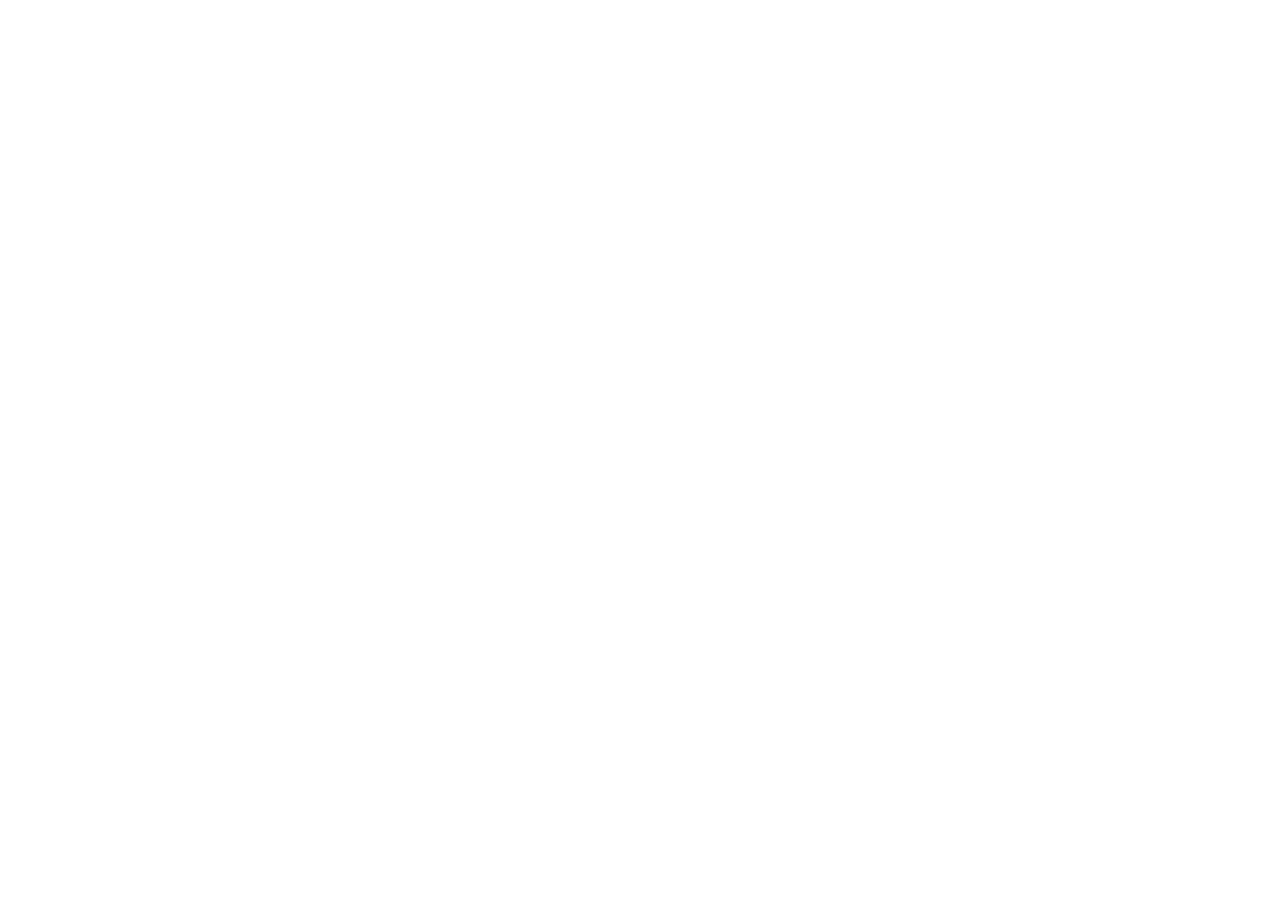
==== index.html @ 484038de "teste aAaA" ====
<!DOCTYPE html>
<html lang="pt_BR">
<head>
    <meta charset="UTF-8">
    <meta name="viewport" content="width=device-width, initial-scale=1.0">
    <title>Happy</title>
    <!--icone do titulo-->
    <link rel="icon" href="./public/images/logo-icon.png">

</head>
<body>
    
</body>
</html>
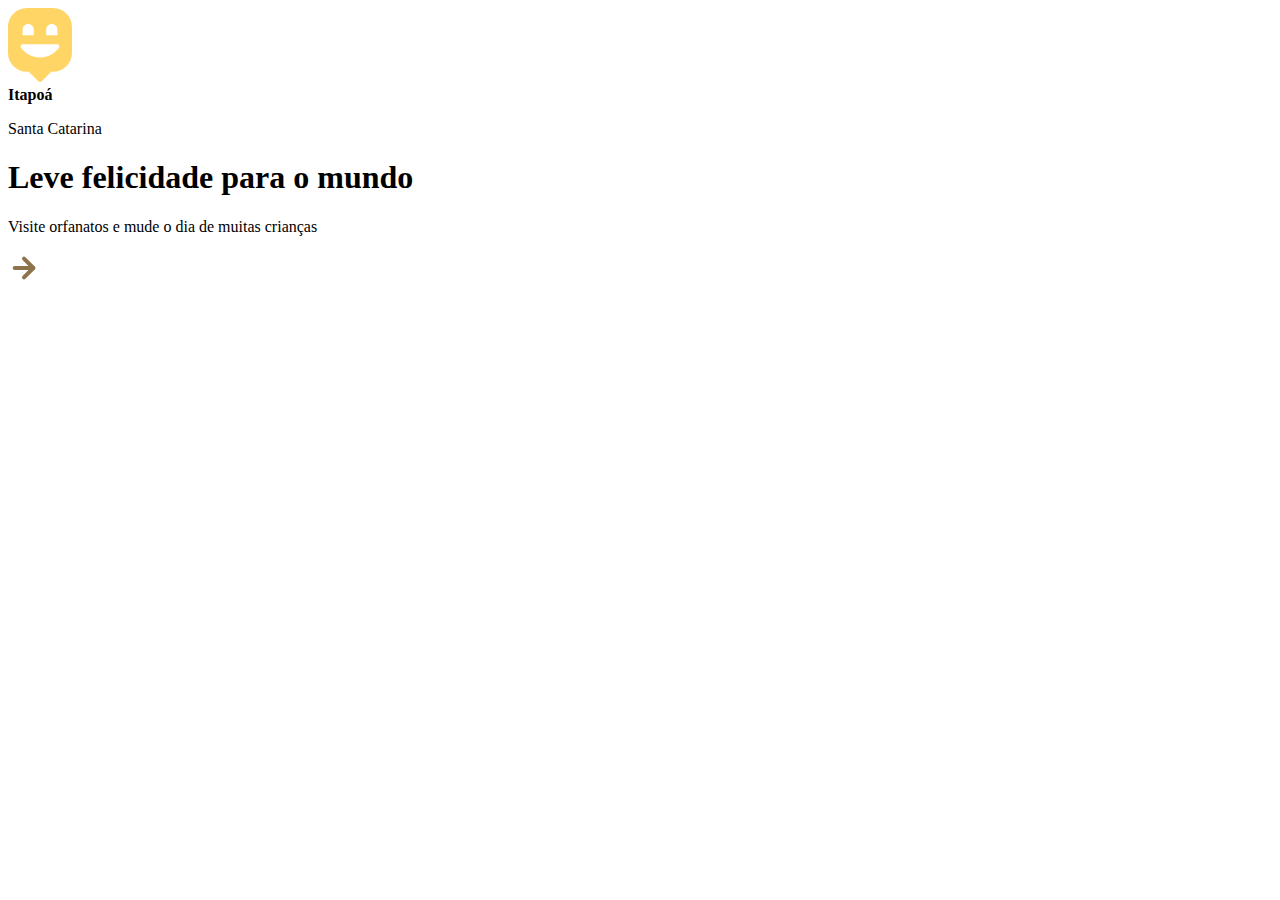
==== commit 301a5772: "atualização, nao fiz quase nada" ====
--- a/index.html
+++ b/index.html
@@ -1,5 +1,8 @@
 <!DOCTYPE html>
 <html lang="pt_BR">
+<link rel="stylesheet" href="main.css">
+
+
 <head>
     <meta charset="UTF-8">
     <meta name="viewport" content="width=device-width, initial-scale=1.0">
@@ -8,7 +11,28 @@
     <link rel="icon" href="./public/images/logo-icon.png">
 
 </head>
+
 <body>
-    
+    <header>
+        <img src="./public/images/logo.svg" alt="Logomarca Happy">
+
+        <div>
+            <strong>Itapoá</strong>
+            <p>Santa Catarina</p>
+        </div>
+    </header>
 </body>
+<main>
+    <h1>Leve felicidade para o mundo</h1>
+
+    <section>
+        <p>Visite orfanatos e mude o dia de muitas crianças</p>
+
+        <a href="#" title="Visite orfanatos">
+            <img src="./public/images/arrow.svg" alt="Ir para o mapa">
+        </a>
+    </section>
+</main>
+
+
 </html>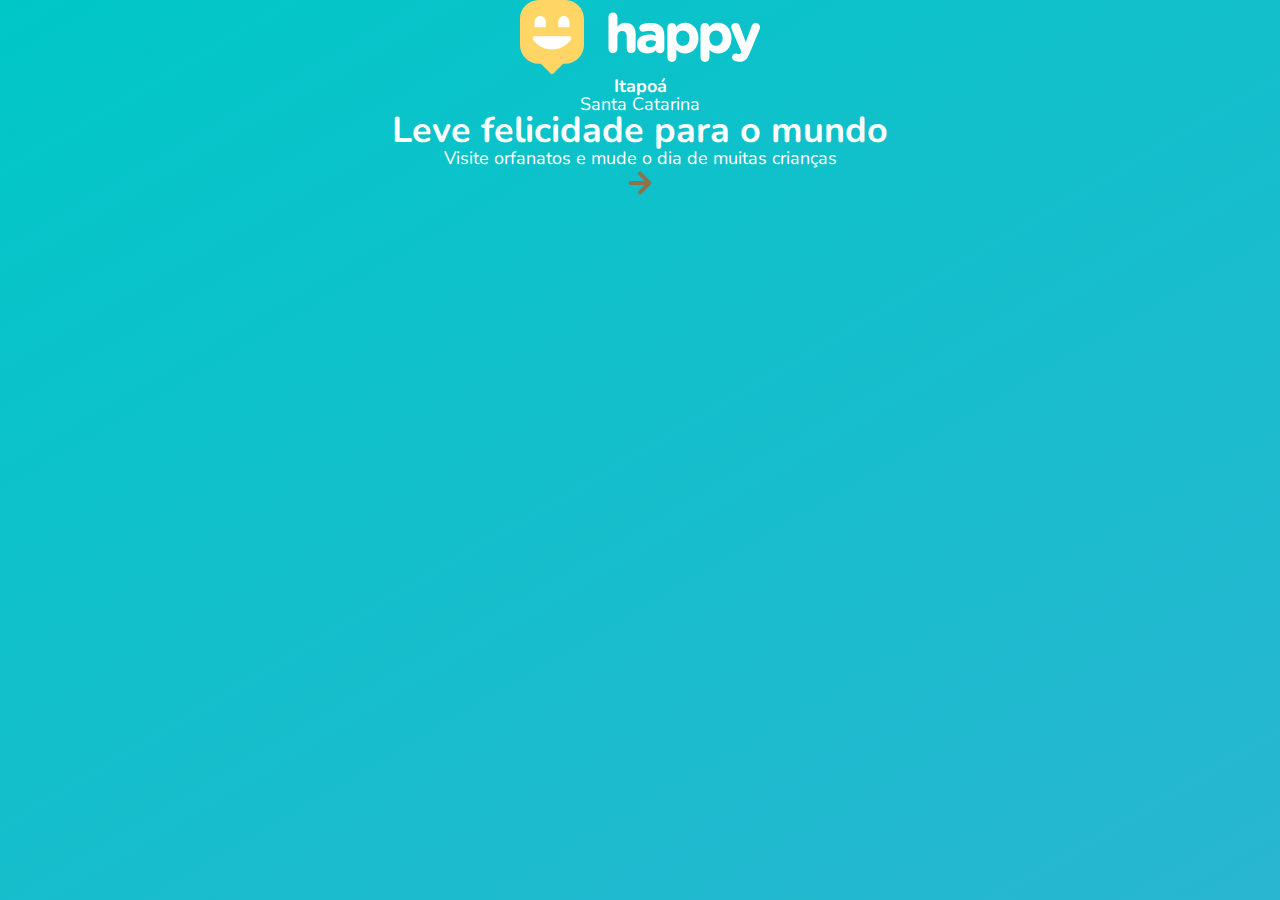
==== commit 6edcaa77: "css" ====
--- a/index.html
+++ b/index.html
@@ -1,38 +1,47 @@
 <!DOCTYPE html>
 <html lang="pt_BR">
-<link rel="stylesheet" href="main.css">
 
 
 <head>
     <meta charset="UTF-8">
     <meta name="viewport" content="width=device-width, initial-scale=1.0">
     <title>Happy</title>
-    <!--icone do titulo-->
+
     <link rel="icon" href="./public/images/logo-icon.png">
+    <link rel="stylesheet" href="./public/css/main.css">
+    <link href="https://fonts.googleapis.com/css2?family=Nunito:ital,wght@0,400;0,600;1,800&display=swap" rel="stylesheet">
 
 </head>
+<body>
+    <div id="page-landing">
+        <div id="container">
+            <header>
+                <img src="./public/images/logo.svg" alt="Logomarca Happy">
+        
+                <div>
+                    <strong>Itapoá</strong>
+                    <p>Santa Catarina</p>
+                </div>
+            </header> 
+            <main>
+                <h1>Leve felicidade para o mundo</h1>
 
-<body>
-    <header>
-        <img src="./public/images/logo.svg" alt="Logomarca Happy">
+                <section>
+                    <p>Visite orfanatos e mude o dia de muitas crianças</p>
 
-        <div>
-            <strong>Itapoá</strong>
-            <p>Santa Catarina</p>
+                    <a href="#" title="Visite orfanatos">
+                        <img src="./public/images/arrow.svg" alt="Ir para o mapa">
+                    </a>
+                </section>
+            </main>
+
         </div>
-    </header>
+    </div>
+
+    
 </body>
-<main>
-    <h1>Leve felicidade para o mundo</h1>
-
-    <section>
-        <p>Visite orfanatos e mude o dia de muitas crianças</p>
-
-        <a href="#" title="Visite orfanatos">
-            <img src="./public/images/arrow.svg" alt="Ir para o mapa">
-        </a>
-    </section>
-</main>
 
 
-</html>+
+</html>
+
--- a/public/css/main.css
+++ b/public/css/main.css
@@ -0,0 +1,25 @@
+* {
+    margin: 0;
+    padding: 0;
+
+}
+
+
+body{
+    height: 100vh;
+    color: white;
+}
+
+:root {
+    font-size: 62.5%;
+}
+
+body, input, button, textarea {
+    font: 400 1.8rem/1 'Nunito', sans-serif;
+}
+
+#page-landing {
+    background: linear-gradient(329.54deg, #29b6d1 0%, #00c7c7 100%);
+    text-align: center;
+    min-height: 100vh;
+}
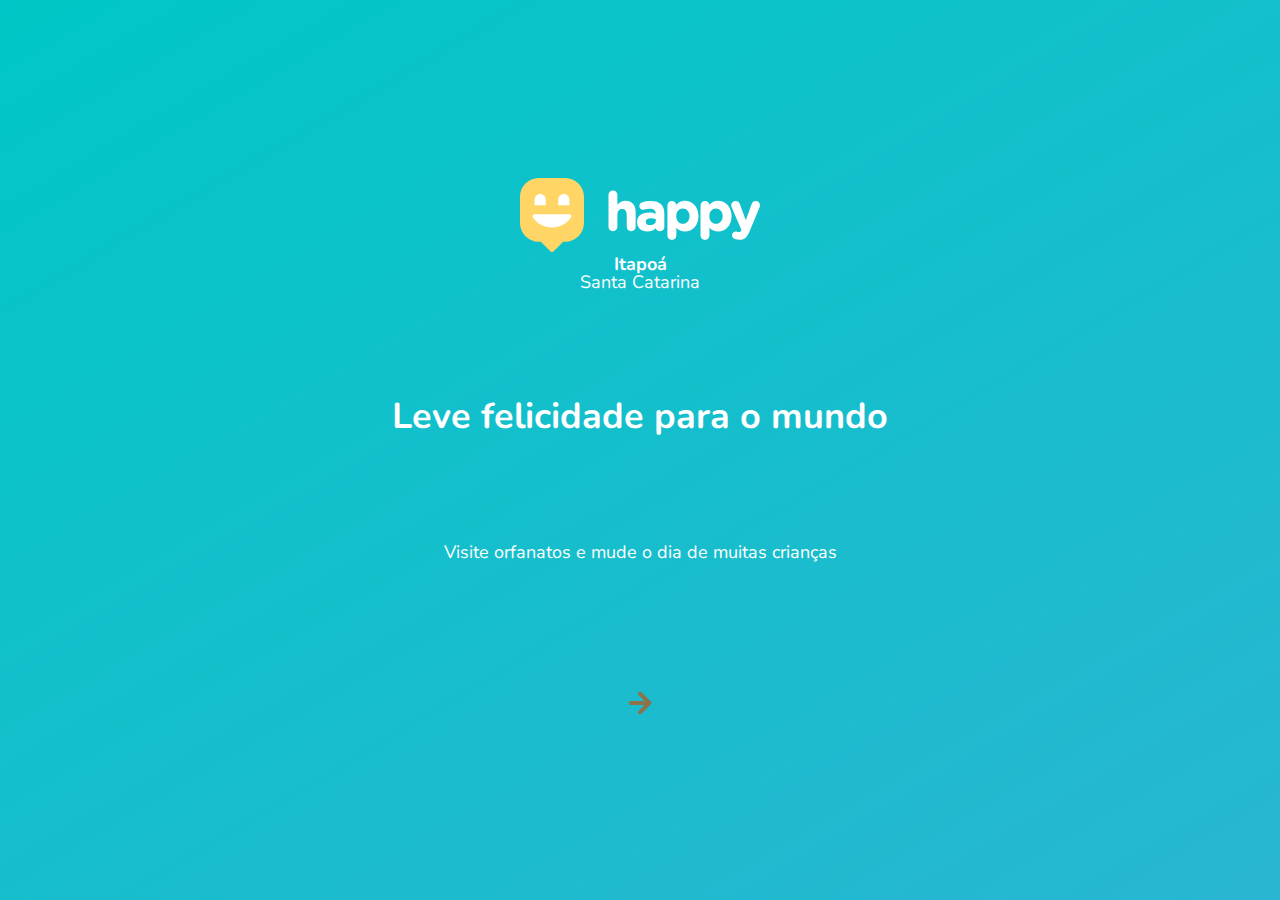
==== commit 10c36314: "css mobile" ====
--- a/index.html
+++ b/index.html
@@ -18,15 +18,16 @@
             <header>
                 <img src="./public/images/logo.svg" alt="Logomarca Happy">
         
-                <div>
+                <div class="location">
                     <strong>Itapoá</strong>
                     <p>Santa Catarina</p>
                 </div>
+
             </header> 
             <main>
                 <h1>Leve felicidade para o mundo</h1>
 
-                <section>
+                <section class="visit">
                     <p>Visite orfanatos e mude o dia de muitas crianças</p>
 
                     <a href="#" title="Visite orfanatos">
--- a/public/css/main.css
+++ b/public/css/main.css
@@ -22,4 +22,27 @@
     background: linear-gradient(329.54deg, #29b6d1 0%, #00c7c7 100%);
     text-align: center;
     min-height: 100vh;
+    display: flex;
+    align-items: center;
 }
+
+#container {
+    margin: auto;
+}
+
+.location, h1, .visit p {
+    height: 16vh;
+}
+
+visit a {
+    width: 8rem;
+    height: 8rem;
+    background: #ffd666;
+    
+    border: none;
+    border-radius: 3rem;
+
+    display: flex;
+    align-items: center;
+    justify-content: center;
+}
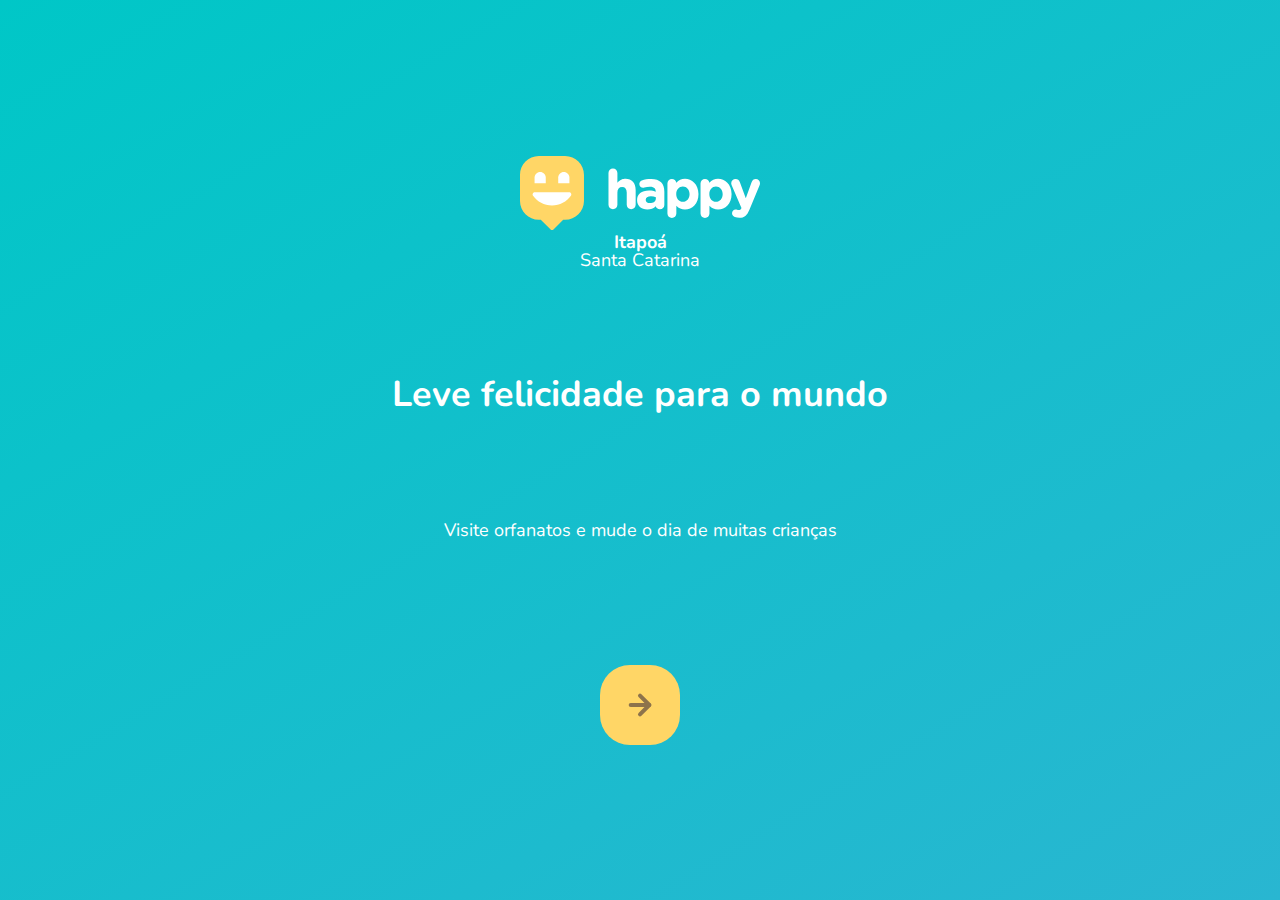
==== commit 3001ddd2: "atualizaçao" ====
--- a/index.html
+++ b/index.html
@@ -9,6 +9,8 @@
 
     <link rel="icon" href="./public/images/logo-icon.png">
     <link rel="stylesheet" href="./public/css/main.css">
+    <link rel="stylesheet" href="./public/css/animations.css">
+    <link rel="stylesheet" href="./public/css/page-landing.css">
     <link href="https://fonts.googleapis.com/css2?family=Nunito:ital,wght@0,400;0,600;1,800&display=swap" rel="stylesheet">
 
 </head>
@@ -16,21 +18,25 @@
     <div id="page-landing">
         <div id="container">
             <header>
-                <img src="./public/images/logo.svg" alt="Logomarca Happy">
+                <img
+                class="animate-up"
+                id="logo"
+                src="./public/images/logo.svg"
+                alt="Logomarca Happy">
         
-                <div class="location">
+                <div class="location animate-up">
                     <strong>Itapoá</strong>
                     <p>Santa Catarina</p>
                 </div>
 
             </header> 
             <main>
-                <h1>Leve felicidade para o mundo</h1>
+                <h1 class="animate-up">Leve felicidade para o mundo</h1>
 
                 <section class="visit">
-                    <p>Visite orfanatos e mude o dia de muitas crianças</p>
+                    <p class="animate-up">Visite orfanatos e mude o dia de muitas crianças</p>
 
-                    <a href="#" title="Visite orfanatos">
+                    <a href="#" title="Visite orfanatos" class="animate-up">
                         <img src="./public/images/arrow.svg" alt="Ir para o mapa">
                     </a>
                 </section>
--- a/public/css/main.css
+++ b/public/css/main.css
@@ -3,7 +3,6 @@
     padding: 0;
 
 }
-
 
 body{
     height: 100vh;
@@ -18,31 +17,4 @@
     font: 400 1.8rem/1 'Nunito', sans-serif;
 }
 
-#page-landing {
-    background: linear-gradient(329.54deg, #29b6d1 0%, #00c7c7 100%);
-    text-align: center;
-    min-height: 100vh;
-    display: flex;
-    align-items: center;
-}
 
-#container {
-    margin: auto;
-}
-
-.location, h1, .visit p {
-    height: 16vh;
-}
-
-visit a {
-    width: 8rem;
-    height: 8rem;
-    background: #ffd666;
-    
-    border: none;
-    border-radius: 3rem;
-
-    display: flex;
-    align-items: center;
-    justify-content: center;
-}
--- a/public/css/animations.css
+++ b/public/css/animations.css
@@ -0,0 +1,16 @@
+@keyframes up {
+    from {
+        opacity: 0;
+        transform: translateY(16px);
+    }
+    to {
+        opacity: 1;
+        transform: translateY(0);
+    }
+}
+
+.animate-up {
+    animation-name: up;
+    animation-duration: 300ms;
+    animation-fill-mode: backwards;
+} 
--- a/public/css/page-landing.css
+++ b/public/css/page-landing.css
@@ -0,0 +1,57 @@
+#page-landing {
+    background: linear-gradient(329.54deg, #29b6d1 0%, #00c7c7 100%);
+    text-align: center;
+    min-height: 100vh;
+
+    display: flex;
+}
+
+#container {
+    margin: auto;
+    width: 90%;
+}
+
+.location, h1, .visit p {
+    height: 16vh;
+}
+
+.visit a {
+    width: 8rem;
+    height: 8rem;
+    background: #ffd666;
+
+    border: none;
+    border-radius: 3rem;
+
+    display: flex;
+    align-items: center;
+    justify-content: center;
+
+    margin: auto;
+    transition: background 200ms;
+}
+
+.visit a:hover {
+    background-color: #96feff;
+}
+
+#logo {
+    animation-delay: 50ms;
+}
+
+.location {
+    animation-delay: 100ms;
+}
+
+main h1 {
+    animation-delay: 150ms;
+}
+
+.visit p {
+    animation-delay: 200ms;
+}
+
+.visit a {
+    animation-delay: 250ms;
+}
+
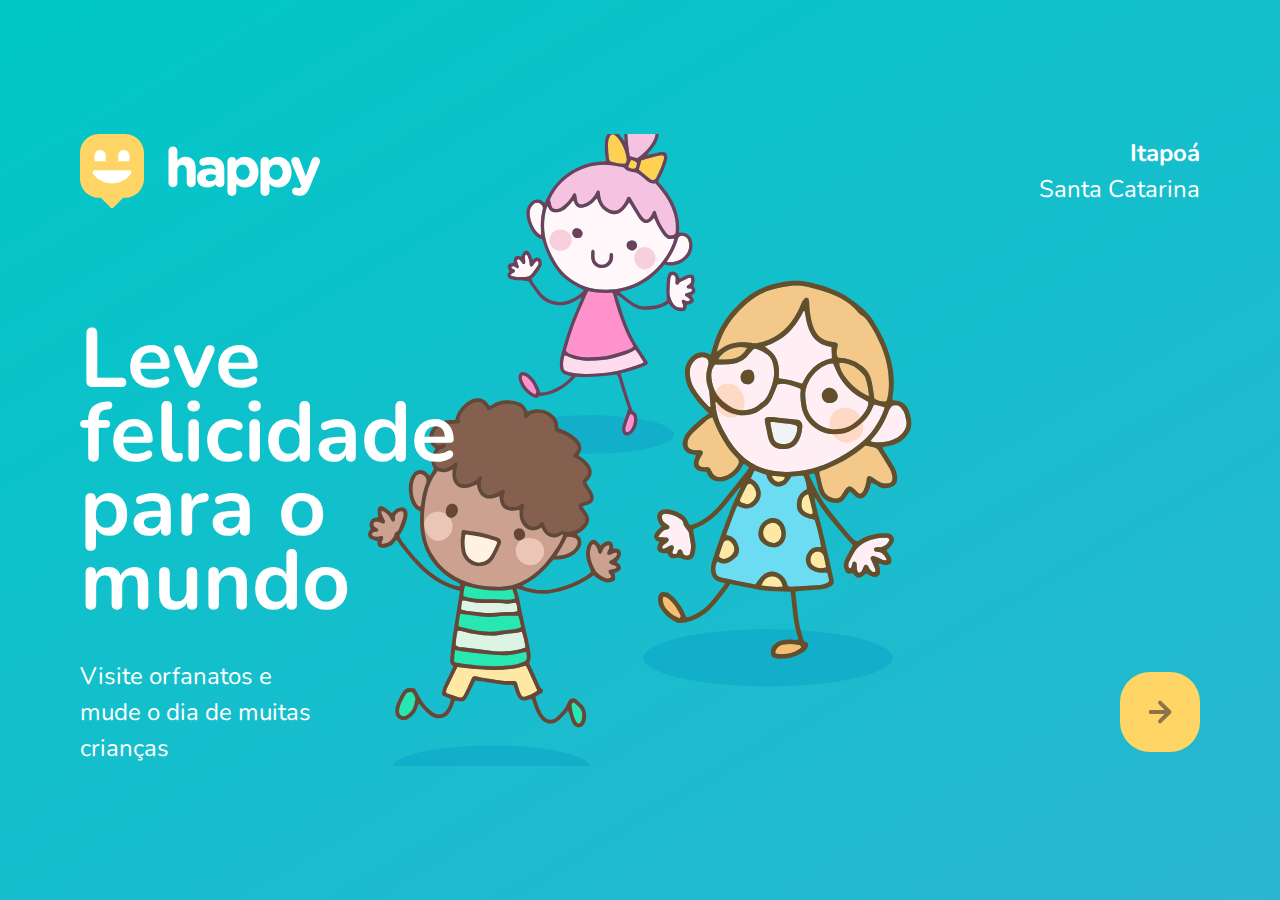
==== commit 5b5bd790: "algumas alterações nada muito especial" ====
--- a/index.html
+++ b/index.html
@@ -11,7 +11,7 @@
     <link rel="stylesheet" href="./public/css/main.css">
     <link rel="stylesheet" href="./public/css/animations.css">
     <link rel="stylesheet" href="./public/css/page-landing.css">
-    <link href="https://fonts.googleapis.com/css2?family=Nunito:ital,wght@0,400;0,600;1,800&display=swap" rel="stylesheet">
+    <link href="https://fonts.googleapis.com/css2?family=Nunito:wght@400;600;800&display=swap" rel="stylesheet">
 
 </head>
 <body>
--- a/public/css/page-landing.css
+++ b/public/css/page-landing.css
@@ -8,11 +8,35 @@
 
 #container {
     margin: auto;
-    width: 90%;
+    width: min(90%, 112rem)
 }
 
 .location, h1, .visit p {
     height: 16vh;
+}
+
+#logo {
+    animation-delay: 50ms;
+}
+
+.location {
+    animation-delay: 100ms;
+}
+
+main h1 {
+    animation-delay: 150ms;
+    font-size: clamp(4rem, 8vw, 8.4rem);
+}
+
+
+.visit a:hover {
+    background-color: #96feff;
+}
+
+
+
+.visit p {
+    animation-delay: 200ms;
 }
 
 .visit a {
@@ -29,29 +53,58 @@
 
     margin: auto;
     transition: background 200ms;
-}
-
-.visit a:hover {
-    background-color: #96feff;
-}
-
-#logo {
-    animation-delay: 50ms;
-}
-
-.location {
-    animation-delay: 100ms;
-}
-
-main h1 {
-    animation-delay: 150ms;
-}
-
-.visit p {
-    animation-delay: 200ms;
-}
-
-.visit a {
     animation-delay: 250ms;
 }
 
+
+/*desktop version */
+@media(min-width: 760px) {
+
+    #container {
+        background: url(../images/bg.svg) no-repeat 80% / clamp(30rem, 54vw, 56rem);
+        background-position: center;
+    }
+
+    header {
+        display: flex;
+        align-items: center;
+        justify-content: space-between;
+    }
+
+    .location, h1, .visit p {
+        height: initial;
+        text-align: initial;
+    }
+
+    .location {
+        text-align: right;
+        font-size: 2.4rem;
+        line-height: 1.5;
+    }
+
+    main h1 {
+        font-weight: bold;
+        line-height: .88;
+        
+        margin: clamp(10%, 9vw, 12%) 0 4rem;
+
+        width: min(300px, 80%);
+    }
+
+    .visit {
+        display: flex;
+        align-items: center;
+        justify-content: space-between;
+    }
+
+    .visit p {
+        font-size: 2.4rem;
+        line-height: 1.5;
+        width: clamp(20rem, 20vw, 30rem);
+    }
+
+    .visit a {
+        margin: initial;
+    }
+
+}
